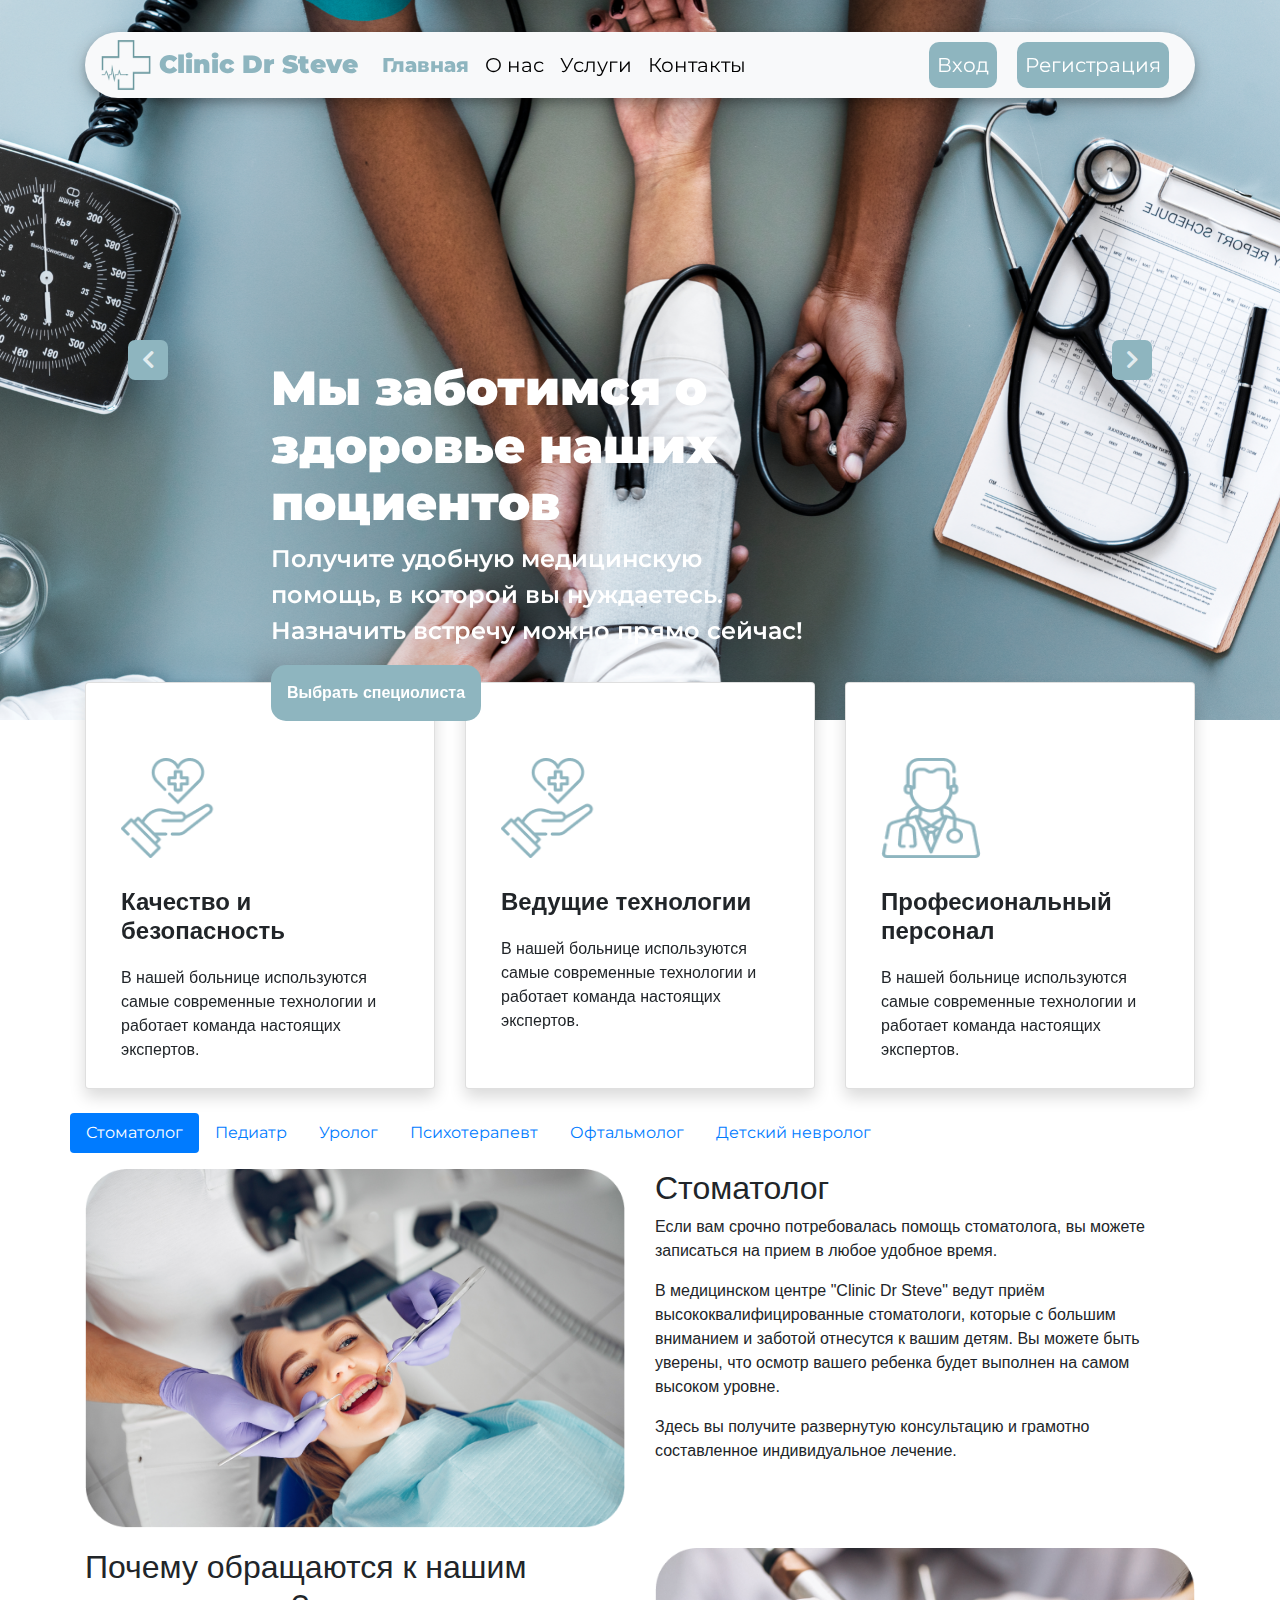
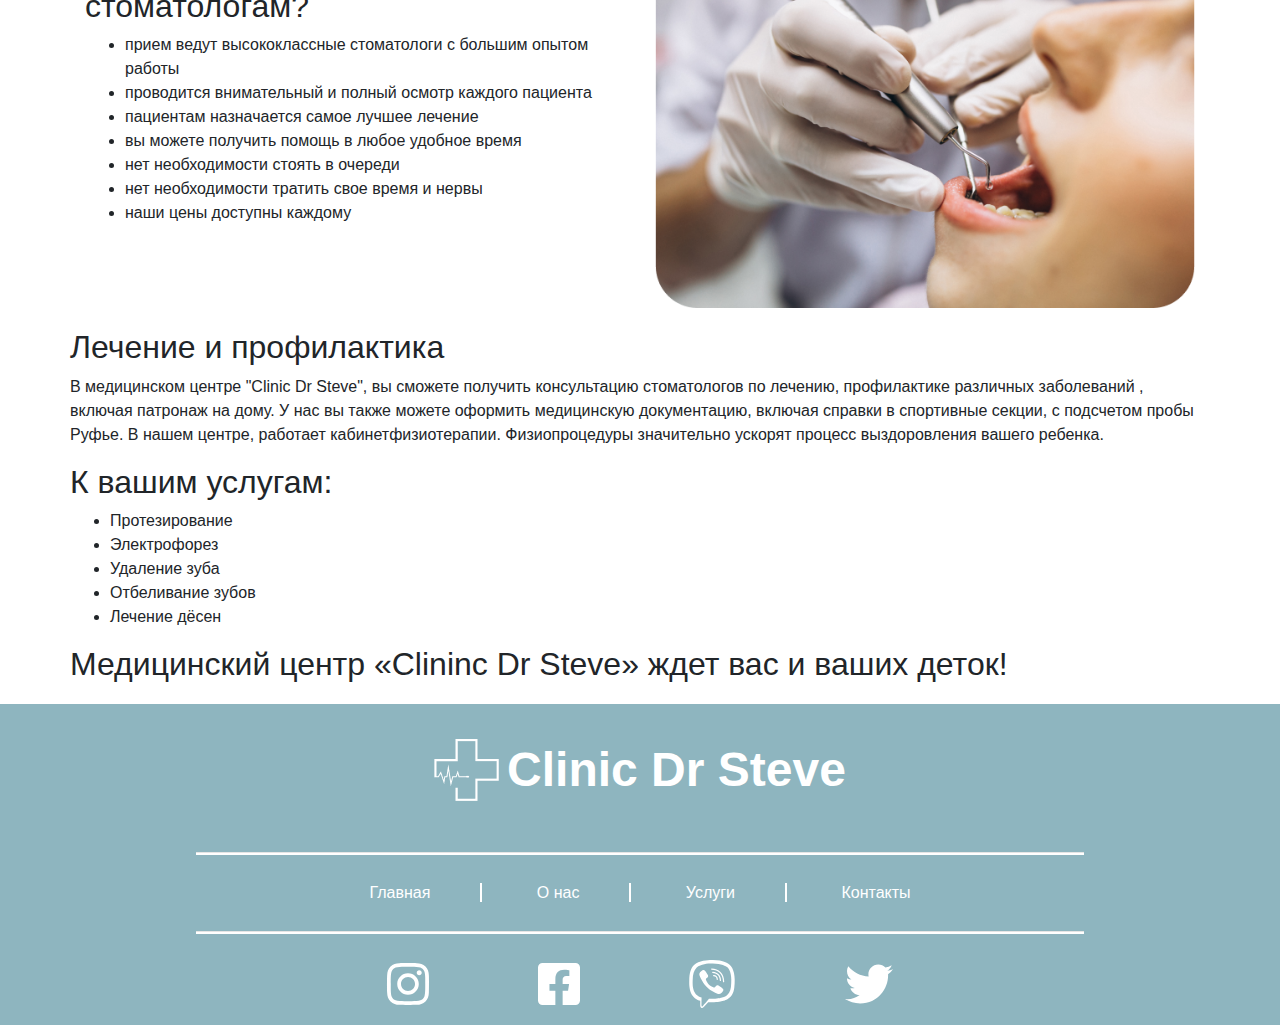
==== index.html @ ec1365d4 "project_cds" ====
<!DOCTYPE html>
<html lang="en">

<head>
    <meta charset="UTF-8">
    <meta http-equiv="X-UA-Compatible" content="IE=edge">
    <meta name="viewport" content="width=device-width, initial-scale=1.0">
    <link rel="shortcut icon" href="assets/images/group.png" type="image/x-icon">
    <title>Главная</title>
    <link rel="preconnect" href="https://fonts.gstatic.com">
    <link href="https://fonts.googleapis.com/css2?family=Montserrat&display=swap" rel="stylesheet">
    <link rel="stylesheet" href="assets/css/normalize.css">
    <link rel="stylesheet" href="assets/bootstrap/css/bootstrap.min.css">
    <link rel="stylesheet" href="assets/fontawesome/css/all.min.css">
    <link rel="stylesheet" href="assets/slick/slick.css">
    <link rel="stylesheet" href="assets/slick/slick-theme.css">
    <link rel="stylesheet" href="assets/css/main.css">
</head>

<body class="home">

    <!------------ Header ------------>

    <header class="header">

        <div class="header__navbar">
            <div class="container">
                <div class="row">


                    <div class="col-md-12">
                        <nav class="navbar navbar-expand-lg navbar-light bg-light">
                            <img src="assets/images/group.png" alt="" />&ensp;<a class="navbar-brand" href="index.html">Clinic Dr Steve</a>
                            <button class="navbar-toggler" type="button" data-toggle="collapse" data-target="#navbarSupportedContent" aria-controls="navbarSupportedContent" aria-expanded="false" aria-label="Toggle navigation">
                                <span class="navbar-toggler-icon"></span>
                            </button>

                            <div class="collapse navbar-collapse" id="navbarSupportedContent">
                                <ul class="navbar-nav mr-auto">
                                    <li class="nav-item active">
                                        <a class="nav-link" href="index.html">Главная<span
                                                class="sr-only">(current)</span></a>
                                    </li>
                                    <li class="nav-item">
                                        <a class="nav-link" href="about.html">О нас</a>
                                    </li>
                                    <li class="nav-item">
                                        <a class="nav-link" href="service.html">Услуги</a>
                                    </li>
                                    <li class="nav-item">
                                        <a class="nav-link" href="contact.html">Контакты</a>
                                    </li>
                                </ul>

                                <div class="header__links__regiter">
                                    <ul class="navbar-nav mr">

                                        <li class="nav-item">
                                            <a class="nav-link" href="#">Вход</a>
                                        </li>
                                        <li class="nav-item">
                                            <a class="nav-link" href="assets/">Регистрация</a>
                                        </li>

                                    </ul>
                                </div>

                            </div>
                        </nav>
                    </div>

                </div>
            </div>
        </div>

        <div class="jumbotron-fluid">
            <div class="header__title">
                <div class="container">
                    <div class="row">
                        <div class="col-md-12">
                            <h1>Мы заботимся о здоровье наших поциентов</h1>
                            <p>Получите удобную медицинскую помощь, в которой вы нуждаетесь. Назначить встречу можно прямо сейчас!</p>
                            <button class="button">Выбрать специолиста</button>
                        </div>
                    </div>
                </div>
            </div>


            <div class="slick">
                <div><img src="assets/images/nurse-measuring-patient-blood-pressure1.png" alt=""></div>
                <div><img src="assets/images/nurse-measuring-patient-blood-pressure1.png" alt=""></div>
                <div><img src="assets/images/nurse-measuring-patient-blood-pressure1.png" alt=""></div>
            </div>

        </div>
    </header>



    <!------------ Cards ------------>
    <section class="info__cards">

        <div class="container">
            <div class="row row-cols-1 row-cols-md-3">


                <div class="col mb-4 ">
                    <div class="card h-100 shadow rounded">
                        <div class="block__cards">
                            <img src="assets/images/healthcare_1.png" alt="">
                            <h4>Качество и безопасность</h4>
                            <p>В нашей больнице используются самые современные технологии и работает команда настоящих экспертов.
                            </p>
                        </div>
                    </div>
                </div>


                <div class="col mb-4">
                    <div class="card h-100 shadow rounded">
                        <div class="block__cards">
                            <img src="assets/images/healthcare_1.png" alt="">
                            <h4>Ведущие технологии</h4>
                            <p>В нашей больнице используются самые современные технологии и работает команда настоящих экспертов.
                            </p>
                        </div>
                    </div>
                </div>

                <div class="col mb-4">
                    <div class="card h-100 shadow rounded">
                        <div class="block__cards">
                            <img src="assets/images/doctor_1.png" alt="">
                            <h4>Професиональный персонал</h4>
                            <p>В нашей больнице используются самые современные технологии и работает команда настоящих экспертов.
                            </p>
                        </div>
                    </div>

                </div>
            </div>
        </div>

    </section>

    <!------------ block_prof ------------>

    <section class="block_prof">
        <div class="container">
            <div class="row">
                <div class="co-md-12">
                    <ul class="nav nav-pills mb-3" id="pills-tab" role="tablist">
                        <li class="nav-item" role="presentation">
                            <a class="nav-link active" id="pills-dentist-tab" data-toggle="pill" href="#pills-dentist" role="tab" aria-controls="pills-dentist" aria-selected="true">Стоматолог</a>
                        </li>
                        <li class="nav-item" role="presentation">
                            <a class="nav-link" id="pills-pediatrician-tab" data-toggle="pill" href="#pills-pediatrician" role="tab" aria-controls="pills-pediatrician" aria-selected="false">Педиатр</a>
                        </li>
                        <li class="nav-item" role="presentation">
                            <a class="nav-link" id="pills-urologist-tab" data-toggle="pill" href="#pills-urologist" role="tab" aria-controls="pills-urologist" aria-selected="false">Уролог</a>
                        </li>
                        <li class="nav-item" role="presentation">
                            <a class="nav-link" id="pills-psychotherapist-tab" data-toggle="pill" href="#pills-psychotherapist" role="tab" aria-controls="pills-psychotherapist" aria-selected="false">Психотерапевт</a>
                        </li>
                        <li class="nav-item" role="presentation">
                            <a class="nav-link" id="pills-contact-tab" data-toggle="pill" href="#pills-contact" role="tab" aria-controls="pills-contact" aria-selected="false">Офтальмолог</a>
                        </li>
                        <li class="nav-item" role="presentation">
                            <a class="nav-link" id="pills-contact-tab" data-toggle="pill" href="#pills-contact" role="tab" aria-controls="pills-contact" aria-selected="false">Детский невролог</a>
                        </li>
                    </ul>

                    <div class="tab-content" id="pills-tabContent">

                        <div class="tab-pane fade show active" id="pills-dentist" role="tabpanel" aria-labelledby="pills-dentist-tab">

                            <div class="container">
                                <div class="row">
                                    <div class="col-md-6">
                                        <img class="w-100" src="assets/images/beautiful-girl-sitting-dentist-s-office-1.png" alt="">
                                    </div>
                                    <div class="col-md-6">
                                        <h2>Стоматолог</h2>
                                        <p>Если вам срочно потребовалась помощь стоматолога, вы можете записаться на прием в любое удобное время.</p>
                                        <p>В медицинском центре "Clinic Dr Steve" ведут приём высококвалифицированные стоматологи, которые с большим вниманием и заботой отнесутся к вашим детям. Вы можете быть уверены, что осмотр вашего ребенка будет выполнен
                                            на самом высоком уровне.</p>
                                        <p>Здесь вы получите развернутую консультацию и грамотно составленное индивидуальное лечение.
                                        </p>
                                    </div>
                                </div>
                            </div>
                            <div class="container">
                                <div class="row">
                                    <div class="col-md-6">
                                        <h2>Почему обращаются к нашим стоматологам?</h2>

                                        <ul>
                                            <li>прием ведут высококлассные стоматологи с большим опытом работы</li>
                                            <li>проводится внимательный и полный осмотр каждого пациента</li>
                                            <li>пациентам назначается самое лучшее лечение</li>
                                            <li>вы можете получить помощь в любое удобное время</li>
                                            <li>нет необходимости стоять в очереди</li>
                                            <li>нет необходимости тратить свое время и нервы</li>
                                            <li>наши цены доступны каждому</li>
                                        </ul>
                                    </div>
                                    <div class="col-md-6">
                                        <img class="w-100" src="assets/images/woman-patient-at-dentist-2.png" alt="">
                                    </div>
                                </div>
                            </div>

                            <h2>Лечение и профилактика</h2>

                            <p>В медицинском центре "Clinic Dr Steve", вы сможете получить консультацию стоматологов по лечению, профилактике различных заболеваний , включая патронаж на дому. У нас вы также можете оформить медицинскую документацию, включая
                                справки в спортивные секции, с подсчетом пробы Руфье. В нашем центре, работает кабинетфизиотерапии. Физиопроцедуры значительно ускорят процесс выздоровления вашего ребенка.
                            </p>

                            <h2>К вашим услугам:</h2>

                            <ul>
                                <li>Протезирование</li>
                                <li>Электрофорез</li>
                                <li>Удаление зуба</li>
                                <li>Отбеливание зубов</li>
                                <li>Лечение дёсен</li>
                            </ul>

                            <h2>Медицинский центр «Clininc Dr Steve» ждет вас и ваших деток!</h2>

                        </div>

                        <div class="tab-pane fade" id="pills-pediatrician" role="tabpanel" aria-labelledby="pills-pediatrician-tab">
                            <h2>Педиатр</h2>

                            <p>Если вам срочно потребовалась помощь педиатра, вы можете записаться на прием в любое удобное время.</p>
                            <p>В медицинском центре "Clinic Dr Steve" ведут приём высококвалифицированные педиатры, которые с большим вниманием и заботой отнесутся к вашим детям. Вы можете быть уверены, что осмотр вашего ребенка будет выполнен на самом высоком
                                уровне.
                            </p>
                            <p>Здесь вы получите развернутую консультацию и грамотно составленное индивидуальное лечение.
                            </p>

                            <h2>Почему обращаются к нашим педиатрам?</h2>
                            <ul>
                                <li>прием ведут высококлассные педиатры с большим опытом работы</li>
                                <li>проводится внимательный и полный осмотр каждого пациента</li>
                                <li>пациентам назначается самое лучшее лечение</li>
                                <li>вы можете получить помощь в любое удобное время</li>
                                <li>нет необходимости стоять в очереди</li>
                                <li>нет необходимости тратить свое время и нервы</li>
                                <li>наши цены доступны каждому</li>
                                <li>самое главное для нас – это здоровье вашего ребенка</li>
                            </ul>

                            <h2>Лечение и профилактика</h2>

                            <p>В медицинском центре "Clinic Dr Steve", вы сможете получить консультацию педиатров по лечению, профилактике различных заболеваний, а также ведению новорожденных, включая патронаж на дому. У нас вы также можете оформить медицинскую
                                документацию, включая справки в спортивные секции, с подсчетом пробы Руфье.</p>
                            <p>В нашем центре, работает кабинет физиотерапии. Физиопроцедуры значительно ускорят процесс выздоровления вашего ребенка.</p>
                            <p>К вашим услугам:</p>

                            <ul>
                                <li>УВЧ</li>
                                <li>электрофорез</li>
                                <li>небулайзер</li>
                                <li>аппарат для проведения магнитотерапии</li>
                                <li>тубус-кварц</li>
                            </ul>

                            <p>Эти процедуры являются незаменимыми для профилактики ОРВИ и гриппа, особенно в период эпидемии. Ведь всегда лучше предупредить заболевание, чем лечить его!</p>

                            <h2>Медицинский центр «Clininc Dr Steve» ждет вас и ваших деток!</h2>
                        </div>

                        <div class="tab-pane fade" id="pills-urologist" role="tabpanel" aria-labelledby="pills-urologist-tab">
                            <h2>Уролог</h2>
                            <p>Медицинский центр “Clinic Dr Steve” предлагает консультацию опытного уролога для мужчин и женщин любого возраста по следующим заболеваниям:</p>
                            <ul>
                                <li>простатит</li>
                                <li>уретрит</li>
                                <li>пиелонефрит</li>
                                <li>цистит</li>
                                <li>эректильная дисфункция (различного генеза)</li>
                                <li>мочекаменная болезнь</li>
                                <li>ИППП (инфекции передающиеся половым путем)</li>
                                <li>и другие</li>
                            </ul>
                            <p>Наш опытный специалист быстро и безболезненно проведет обследование и назначит лучшее индивидуальное лечение.</p>
                            <h2>Когда стоит обратиться к урологу?</h2>
                            <p>Вам следует обратиться за консультацией к урологу, если вы чувствуете один из следующих симптомов:
                            </p>
                            <ul>
                                <li>боли, жжение при мочеиспускании</li>
                                <li>боль или дискомфорт в обл. мочевого пузыря</li>
                                <li>зуд, жжение в половом органе</li>
                                <li>выделения из половых органов</li>
                                <li>затрудненное или учащенное мочеиспускание</li>
                                <li>чувство неполного опорожнения мочевого пузыря</li>
                                <li>самопроизвольное мочевыделение</li>
                                <li>преждевременная эякуляция</li>
                                <li>снижение потенции</li>
                            </ul>
                            <h2>Анонимно и в любое удобное время</h2>
                            <p>Мед центр "Clinic Dr Steve" предлагает вам в удобное для вас время получить анонимную квалифицированную помощь нашего уролога в Мелитополе. Благодаря высокому опыту врача и мощной диагностической базе нашей клиники, можете
                                быть абсолютно уверены в адекватности и правильности проводимого лечения.</p>
                            <p>Так же вам могут осуществить перевязки, снятие швов, консультации по уходу за ранами, катетерами и другим расходными медицинским материалами, установка/снятие уретральных катетеров, замена эпицистостомальных трубок и многое
                                другое.
                            </p>
                            <p>Возможен выезд нашего специалиста к нетранспортабельным больным</p>

                        </div>

                        <div class="tab-pane fade" id="pills-psychotherapist" role="tabpanel" aria-labelledby="pills-psychotherapist-tab">
                            <h2>Психотерапевт</h2>
                            <p>Психотерапевт медицинского центра «Clinic Dr Steve» окажет вам квалифицированную помощь в удобное время. Высококлассный специалист поможет вам быстро решить эмоциональные и психологические проблемы, а также улучшить качество
                                жизни.
                            </p>
                            <h2>Когда стоит посетить психотерапевта?</h2>
                            <p>Вы когда-нибудь чувствовали себя настолько эмоционально перегруженными, чтобы осознать, что вы не способны справиться со своими проблемами самостоятельно? Если это так, вы не одиноки.
                            </p>
                            <p>На данный момент достоверно известно, что более четверти взрослых людей испытывают:</p>
                            <ul>
                                <li>депрессию</li>
                                <li>постоянное чувство тревоги</li>
                                <li>панические атаки</li>
                                <li>навязчивые мысли и действия</li>
                            </ul>
                            <p>К пациентам, нуждающимся в помощи психотерапевта, относятся также:</p>
                            <ul>
                                <li>люди, переживающие утрату</li>
                                <li>борющиеся с тяжелой болезнью или перенесшие такую болезнь ранее</li>
                                <li>злоупотребляющие психоактивными веществами</li>
                                <li>не способные самостоятельно справиться с проблемами в отношениях</li>
                                <li>не способные контролировать свой гнев, агрессию</li>
                                <li>перенесшие насилие</li>
                                <li>пережившие психотравмирующую ситуацию</li>
                            </ul>
                            <h2>Как проходит лечение у психотерапевта?</h2>
                            <p>Врач психотерапевт применяет научно обоснованные процедуры, чтобы помочь людям жить полной жизнью, и избавиться от изнурительных, и часто безуспешных попыток решить свои проблемы.
                            </p>
                            <p>Наш врач применяет в лечении как классические, так и самые современные психотерапевтические методики, а также медикаментозное лечение и гипноз.</p>
                            <p>Психотерапия – это совместное лечение, основанное на отношениях между пациентом и доктором. Наилучшие результаты достигаются, когда у человека есть мотивация избавиться от своего патологического состояния.
                            </p>
                            <p>Если вы работаете с нашим специалистом, вы можете быть уверенны, что доктор обеспечит благоприятную среду, которая позволит вам, открыто говорить о том, что вас тревожит.

                            </p>
                            <p>Психотерапевт медицинского центра «Clinic Dr Steve» отнесется к вам со всем вниманием, объективно и непредвзято. Что немаловажно, вы можете быть уверенны в конфиденциальности всего сказанного в кабинете доктора.

                            </p>
                            <p>Когда вы закончите лечение, вы не только устраните проблему, которая вас привела, но вы научились новым навыкам, чтобы вы могли лучше справляться с любыми стрессовыми ситуациями, возникающими в будущем.
                            </p>
                            <p>Записываться на прием к нашему врачу можно по телефону.

                            </p>


                        </div>

                        <div class="tab-pane fade" id="pills-contact" role="tabpanel" aria-labelledby="pills-contact-tab">...</div>

                        <div class="tab-pane fade" id="pills-contact" role="tabpanel" aria-labelledby="pills-contact-tab">...</div>



                    </div>
                </div>
            </div>
        </div>
    </section>
    <!------------  ------------>

    <!------------  ------------>



    <!----------- Footer ---------->

    <footer class="footer">
        <div class="container">

            <div class="row">
                <div class="col-md-12">
                    <div class="level-1">
                        <img src="assets/images/logo-footer.png" alt="" />&ensp;<span>Clinic Dr Steve</span>
                    </div>
                </div>
            </div>

            <hr>

            <div class="row">
                <div class="col-md-12">
                    <div class="level-2">
                        <ul>
                            <li><a href="index.html">Главная</a></span>
                            </li><span class="vl"></span>
                            <li><a href="about.html">О нас</a></li><span class="vl"></span>
                            <li><a href="service.html">Услуги</a></li><span class="vl"></span>
                            <li><a href="contact.html">Контакты</a></li>
                        </ul>
                    </div>
                </div>
            </div>

            <hr>

            <div class="row">
                <div class="col-md-12">
                    <div class="level-3">
                        <ul>
                            <li><a href=""><i class="fab fa-instagram"></i></a></li>
                            <li><a href=""><i class="fab fa-facebook-square"></i></a></li>
                            <li><a href=""><i class="fab fa-viber"></i></a></li>
                            <li><a href=""><i class="fab fa-twitter"></i></a></li>
                        </ul>
                    </div>
                </div>
            </div>

        </div>
    </footer>


    <script src="assets/bootstrap/js/jquery-3.5.0.min.js"></script>
    <script src="assets/bootstrap/js/popper.min.js"></script>
    <script src="assets/bootstrap/js/bootstrap.min.js"></script>
    <script src="assets/fontawesome/js/all.min.js"></script>
    <script src="assets/slick/jquery-migrate-1.2.1.min.js"></script>
    <script src="assets/slick/slick.min.js"></script>
    <script src="assets/js/main.js"></script>
</body>

</html>
---- assets/css/main.css ----
@import 'header.css';
@import 'index.css';
@import 'about.css';
@import 'service.css';
@import 'contact.css';
@import 'footer.css';
html,
body {
    height: 100%;
}

body {
    display: flex;
    flex-direction: column;
}

.wrapper {
    flex-grow: 1;
}
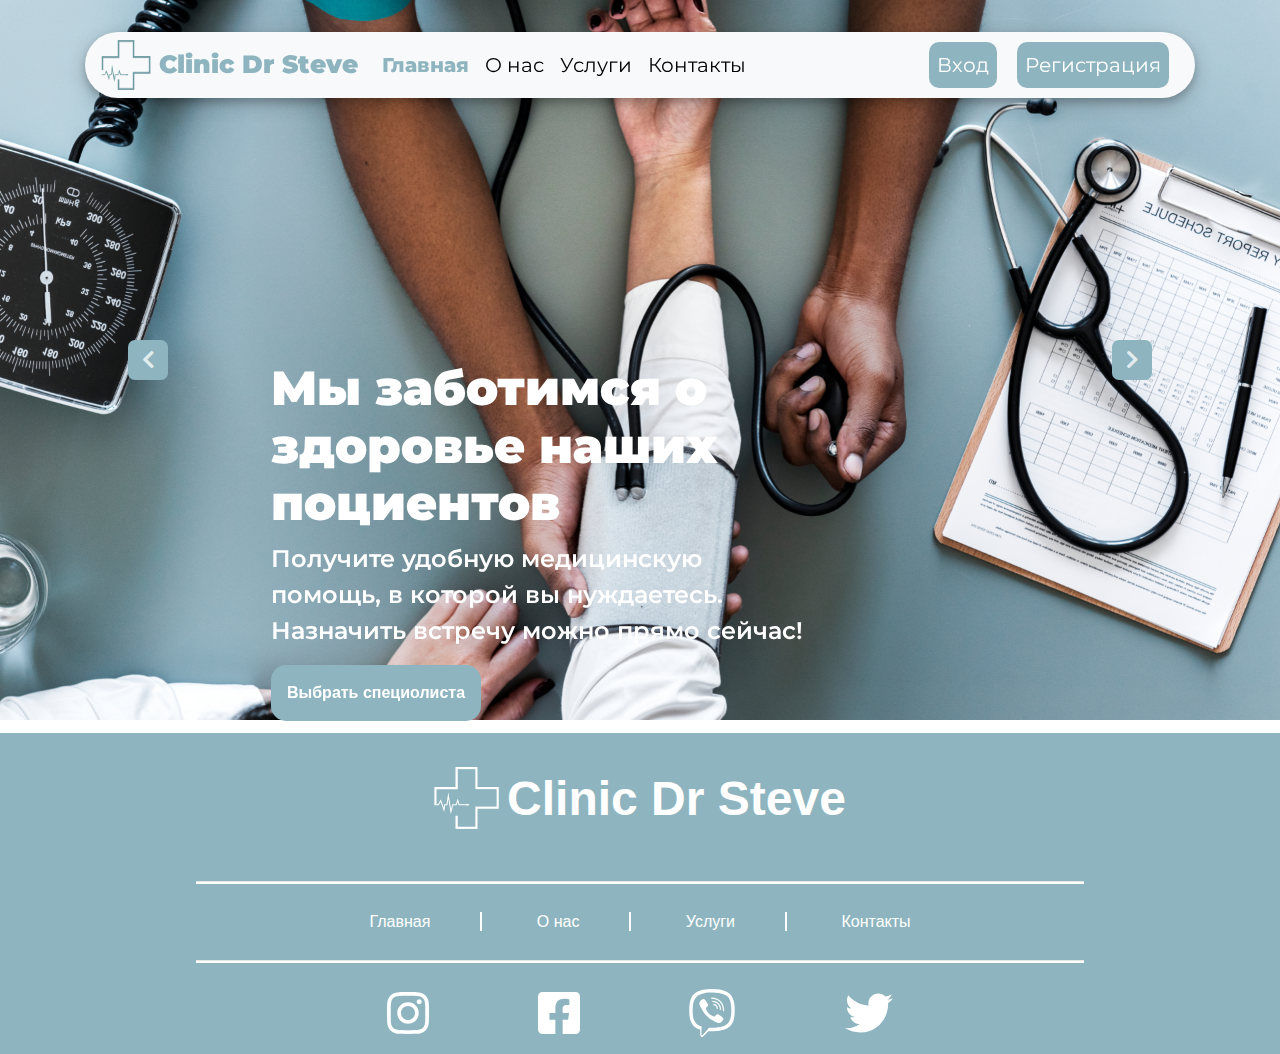
==== commit e3b3f2a6: "myIndex" ====
--- a/index.html
+++ b/index.html
@@ -99,275 +99,7 @@
 
 
     <!------------ Cards ------------>
-    <section class="info__cards">
 
-        <div class="container">
-            <div class="row row-cols-1 row-cols-md-3">
-
-
-                <div class="col mb-4 ">
-                    <div class="card h-100 shadow rounded">
-                        <div class="block__cards">
-                            <img src="assets/images/healthcare_1.png" alt="">
-                            <h4>Качество и безопасность</h4>
-                            <p>В нашей больнице используются самые современные технологии и работает команда настоящих экспертов.
-                            </p>
-                        </div>
-                    </div>
-                </div>
-
-
-                <div class="col mb-4">
-                    <div class="card h-100 shadow rounded">
-                        <div class="block__cards">
-                            <img src="assets/images/healthcare_1.png" alt="">
-                            <h4>Ведущие технологии</h4>
-                            <p>В нашей больнице используются самые современные технологии и работает команда настоящих экспертов.
-                            </p>
-                        </div>
-                    </div>
-                </div>
-
-                <div class="col mb-4">
-                    <div class="card h-100 shadow rounded">
-                        <div class="block__cards">
-                            <img src="assets/images/doctor_1.png" alt="">
-                            <h4>Професиональный персонал</h4>
-                            <p>В нашей больнице используются самые современные технологии и работает команда настоящих экспертов.
-                            </p>
-                        </div>
-                    </div>
-
-                </div>
-            </div>
-        </div>
-
-    </section>
-
-    <!------------ block_prof ------------>
-
-    <section class="block_prof">
-        <div class="container">
-            <div class="row">
-                <div class="co-md-12">
-                    <ul class="nav nav-pills mb-3" id="pills-tab" role="tablist">
-                        <li class="nav-item" role="presentation">
-                            <a class="nav-link active" id="pills-dentist-tab" data-toggle="pill" href="#pills-dentist" role="tab" aria-controls="pills-dentist" aria-selected="true">Стоматолог</a>
-                        </li>
-                        <li class="nav-item" role="presentation">
-                            <a class="nav-link" id="pills-pediatrician-tab" data-toggle="pill" href="#pills-pediatrician" role="tab" aria-controls="pills-pediatrician" aria-selected="false">Педиатр</a>
-                        </li>
-                        <li class="nav-item" role="presentation">
-                            <a class="nav-link" id="pills-urologist-tab" data-toggle="pill" href="#pills-urologist" role="tab" aria-controls="pills-urologist" aria-selected="false">Уролог</a>
-                        </li>
-                        <li class="nav-item" role="presentation">
-                            <a class="nav-link" id="pills-psychotherapist-tab" data-toggle="pill" href="#pills-psychotherapist" role="tab" aria-controls="pills-psychotherapist" aria-selected="false">Психотерапевт</a>
-                        </li>
-                        <li class="nav-item" role="presentation">
-                            <a class="nav-link" id="pills-contact-tab" data-toggle="pill" href="#pills-contact" role="tab" aria-controls="pills-contact" aria-selected="false">Офтальмолог</a>
-                        </li>
-                        <li class="nav-item" role="presentation">
-                            <a class="nav-link" id="pills-contact-tab" data-toggle="pill" href="#pills-contact" role="tab" aria-controls="pills-contact" aria-selected="false">Детский невролог</a>
-                        </li>
-                    </ul>
-
-                    <div class="tab-content" id="pills-tabContent">
-
-                        <div class="tab-pane fade show active" id="pills-dentist" role="tabpanel" aria-labelledby="pills-dentist-tab">
-
-                            <div class="container">
-                                <div class="row">
-                                    <div class="col-md-6">
-                                        <img class="w-100" src="assets/images/beautiful-girl-sitting-dentist-s-office-1.png" alt="">
-                                    </div>
-                                    <div class="col-md-6">
-                                        <h2>Стоматолог</h2>
-                                        <p>Если вам срочно потребовалась помощь стоматолога, вы можете записаться на прием в любое удобное время.</p>
-                                        <p>В медицинском центре "Clinic Dr Steve" ведут приём высококвалифицированные стоматологи, которые с большим вниманием и заботой отнесутся к вашим детям. Вы можете быть уверены, что осмотр вашего ребенка будет выполнен
-                                            на самом высоком уровне.</p>
-                                        <p>Здесь вы получите развернутую консультацию и грамотно составленное индивидуальное лечение.
-                                        </p>
-                                    </div>
-                                </div>
-                            </div>
-                            <div class="container">
-                                <div class="row">
-                                    <div class="col-md-6">
-                                        <h2>Почему обращаются к нашим стоматологам?</h2>
-
-                                        <ul>
-                                            <li>прием ведут высококлассные стоматологи с большим опытом работы</li>
-                                            <li>проводится внимательный и полный осмотр каждого пациента</li>
-                                            <li>пациентам назначается самое лучшее лечение</li>
-                                            <li>вы можете получить помощь в любое удобное время</li>
-                                            <li>нет необходимости стоять в очереди</li>
-                                            <li>нет необходимости тратить свое время и нервы</li>
-                                            <li>наши цены доступны каждому</li>
-                                        </ul>
-                                    </div>
-                                    <div class="col-md-6">
-                                        <img class="w-100" src="assets/images/woman-patient-at-dentist-2.png" alt="">
-                                    </div>
-                                </div>
-                            </div>
-
-                            <h2>Лечение и профилактика</h2>
-
-                            <p>В медицинском центре "Clinic Dr Steve", вы сможете получить консультацию стоматологов по лечению, профилактике различных заболеваний , включая патронаж на дому. У нас вы также можете оформить медицинскую документацию, включая
-                                справки в спортивные секции, с подсчетом пробы Руфье. В нашем центре, работает кабинетфизиотерапии. Физиопроцедуры значительно ускорят процесс выздоровления вашего ребенка.
-                            </p>
-
-                            <h2>К вашим услугам:</h2>
-
-                            <ul>
-                                <li>Протезирование</li>
-                                <li>Электрофорез</li>
-                                <li>Удаление зуба</li>
-                                <li>Отбеливание зубов</li>
-                                <li>Лечение дёсен</li>
-                            </ul>
-
-                            <h2>Медицинский центр «Clininc Dr Steve» ждет вас и ваших деток!</h2>
-
-                        </div>
-
-                        <div class="tab-pane fade" id="pills-pediatrician" role="tabpanel" aria-labelledby="pills-pediatrician-tab">
-                            <h2>Педиатр</h2>
-
-                            <p>Если вам срочно потребовалась помощь педиатра, вы можете записаться на прием в любое удобное время.</p>
-                            <p>В медицинском центре "Clinic Dr Steve" ведут приём высококвалифицированные педиатры, которые с большим вниманием и заботой отнесутся к вашим детям. Вы можете быть уверены, что осмотр вашего ребенка будет выполнен на самом высоком
-                                уровне.
-                            </p>
-                            <p>Здесь вы получите развернутую консультацию и грамотно составленное индивидуальное лечение.
-                            </p>
-
-                            <h2>Почему обращаются к нашим педиатрам?</h2>
-                            <ul>
-                                <li>прием ведут высококлассные педиатры с большим опытом работы</li>
-                                <li>проводится внимательный и полный осмотр каждого пациента</li>
-                                <li>пациентам назначается самое лучшее лечение</li>
-                                <li>вы можете получить помощь в любое удобное время</li>
-                                <li>нет необходимости стоять в очереди</li>
-                                <li>нет необходимости тратить свое время и нервы</li>
-                                <li>наши цены доступны каждому</li>
-                                <li>самое главное для нас – это здоровье вашего ребенка</li>
-                            </ul>
-
-                            <h2>Лечение и профилактика</h2>
-
-                            <p>В медицинском центре "Clinic Dr Steve", вы сможете получить консультацию педиатров по лечению, профилактике различных заболеваний, а также ведению новорожденных, включая патронаж на дому. У нас вы также можете оформить медицинскую
-                                документацию, включая справки в спортивные секции, с подсчетом пробы Руфье.</p>
-                            <p>В нашем центре, работает кабинет физиотерапии. Физиопроцедуры значительно ускорят процесс выздоровления вашего ребенка.</p>
-                            <p>К вашим услугам:</p>
-
-                            <ul>
-                                <li>УВЧ</li>
-                                <li>электрофорез</li>
-                                <li>небулайзер</li>
-                                <li>аппарат для проведения магнитотерапии</li>
-                                <li>тубус-кварц</li>
-                            </ul>
-
-                            <p>Эти процедуры являются незаменимыми для профилактики ОРВИ и гриппа, особенно в период эпидемии. Ведь всегда лучше предупредить заболевание, чем лечить его!</p>
-
-                            <h2>Медицинский центр «Clininc Dr Steve» ждет вас и ваших деток!</h2>
-                        </div>
-
-                        <div class="tab-pane fade" id="pills-urologist" role="tabpanel" aria-labelledby="pills-urologist-tab">
-                            <h2>Уролог</h2>
-                            <p>Медицинский центр “Clinic Dr Steve” предлагает консультацию опытного уролога для мужчин и женщин любого возраста по следующим заболеваниям:</p>
-                            <ul>
-                                <li>простатит</li>
-                                <li>уретрит</li>
-                                <li>пиелонефрит</li>
-                                <li>цистит</li>
-                                <li>эректильная дисфункция (различного генеза)</li>
-                                <li>мочекаменная болезнь</li>
-                                <li>ИППП (инфекции передающиеся половым путем)</li>
-                                <li>и другие</li>
-                            </ul>
-                            <p>Наш опытный специалист быстро и безболезненно проведет обследование и назначит лучшее индивидуальное лечение.</p>
-                            <h2>Когда стоит обратиться к урологу?</h2>
-                            <p>Вам следует обратиться за консультацией к урологу, если вы чувствуете один из следующих симптомов:
-                            </p>
-                            <ul>
-                                <li>боли, жжение при мочеиспускании</li>
-                                <li>боль или дискомфорт в обл. мочевого пузыря</li>
-                                <li>зуд, жжение в половом органе</li>
-                                <li>выделения из половых органов</li>
-                                <li>затрудненное или учащенное мочеиспускание</li>
-                                <li>чувство неполного опорожнения мочевого пузыря</li>
-                                <li>самопроизвольное мочевыделение</li>
-                                <li>преждевременная эякуляция</li>
-                                <li>снижение потенции</li>
-                            </ul>
-                            <h2>Анонимно и в любое удобное время</h2>
-                            <p>Мед центр "Clinic Dr Steve" предлагает вам в удобное для вас время получить анонимную квалифицированную помощь нашего уролога в Мелитополе. Благодаря высокому опыту врача и мощной диагностической базе нашей клиники, можете
-                                быть абсолютно уверены в адекватности и правильности проводимого лечения.</p>
-                            <p>Так же вам могут осуществить перевязки, снятие швов, консультации по уходу за ранами, катетерами и другим расходными медицинским материалами, установка/снятие уретральных катетеров, замена эпицистостомальных трубок и многое
-                                другое.
-                            </p>
-                            <p>Возможен выезд нашего специалиста к нетранспортабельным больным</p>
-
-                        </div>
-
-                        <div class="tab-pane fade" id="pills-psychotherapist" role="tabpanel" aria-labelledby="pills-psychotherapist-tab">
-                            <h2>Психотерапевт</h2>
-                            <p>Психотерапевт медицинского центра «Clinic Dr Steve» окажет вам квалифицированную помощь в удобное время. Высококлассный специалист поможет вам быстро решить эмоциональные и психологические проблемы, а также улучшить качество
-                                жизни.
-                            </p>
-                            <h2>Когда стоит посетить психотерапевта?</h2>
-                            <p>Вы когда-нибудь чувствовали себя настолько эмоционально перегруженными, чтобы осознать, что вы не способны справиться со своими проблемами самостоятельно? Если это так, вы не одиноки.
-                            </p>
-                            <p>На данный момент достоверно известно, что более четверти взрослых людей испытывают:</p>
-                            <ul>
-                                <li>депрессию</li>
-                                <li>постоянное чувство тревоги</li>
-                                <li>панические атаки</li>
-                                <li>навязчивые мысли и действия</li>
-                            </ul>
-                            <p>К пациентам, нуждающимся в помощи психотерапевта, относятся также:</p>
-                            <ul>
-                                <li>люди, переживающие утрату</li>
-                                <li>борющиеся с тяжелой болезнью или перенесшие такую болезнь ранее</li>
-                                <li>злоупотребляющие психоактивными веществами</li>
-                                <li>не способные самостоятельно справиться с проблемами в отношениях</li>
-                                <li>не способные контролировать свой гнев, агрессию</li>
-                                <li>перенесшие насилие</li>
-                                <li>пережившие психотравмирующую ситуацию</li>
-                            </ul>
-                            <h2>Как проходит лечение у психотерапевта?</h2>
-                            <p>Врач психотерапевт применяет научно обоснованные процедуры, чтобы помочь людям жить полной жизнью, и избавиться от изнурительных, и часто безуспешных попыток решить свои проблемы.
-                            </p>
-                            <p>Наш врач применяет в лечении как классические, так и самые современные психотерапевтические методики, а также медикаментозное лечение и гипноз.</p>
-                            <p>Психотерапия – это совместное лечение, основанное на отношениях между пациентом и доктором. Наилучшие результаты достигаются, когда у человека есть мотивация избавиться от своего патологического состояния.
-                            </p>
-                            <p>Если вы работаете с нашим специалистом, вы можете быть уверенны, что доктор обеспечит благоприятную среду, которая позволит вам, открыто говорить о том, что вас тревожит.
-
-                            </p>
-                            <p>Психотерапевт медицинского центра «Clinic Dr Steve» отнесется к вам со всем вниманием, объективно и непредвзято. Что немаловажно, вы можете быть уверенны в конфиденциальности всего сказанного в кабинете доктора.
-
-                            </p>
-                            <p>Когда вы закончите лечение, вы не только устраните проблему, которая вас привела, но вы научились новым навыкам, чтобы вы могли лучше справляться с любыми стрессовыми ситуациями, возникающими в будущем.
-                            </p>
-                            <p>Записываться на прием к нашему врачу можно по телефону.
-
-                            </p>
-
-
-                        </div>
-
-                        <div class="tab-pane fade" id="pills-contact" role="tabpanel" aria-labelledby="pills-contact-tab">...</div>
-
-                        <div class="tab-pane fade" id="pills-contact" role="tabpanel" aria-labelledby="pills-contact-tab">...</div>
-
-
-
-                    </div>
-                </div>
-            </div>
-        </div>
-    </section>
     <!------------  ------------>
 
     <!------------  ------------>
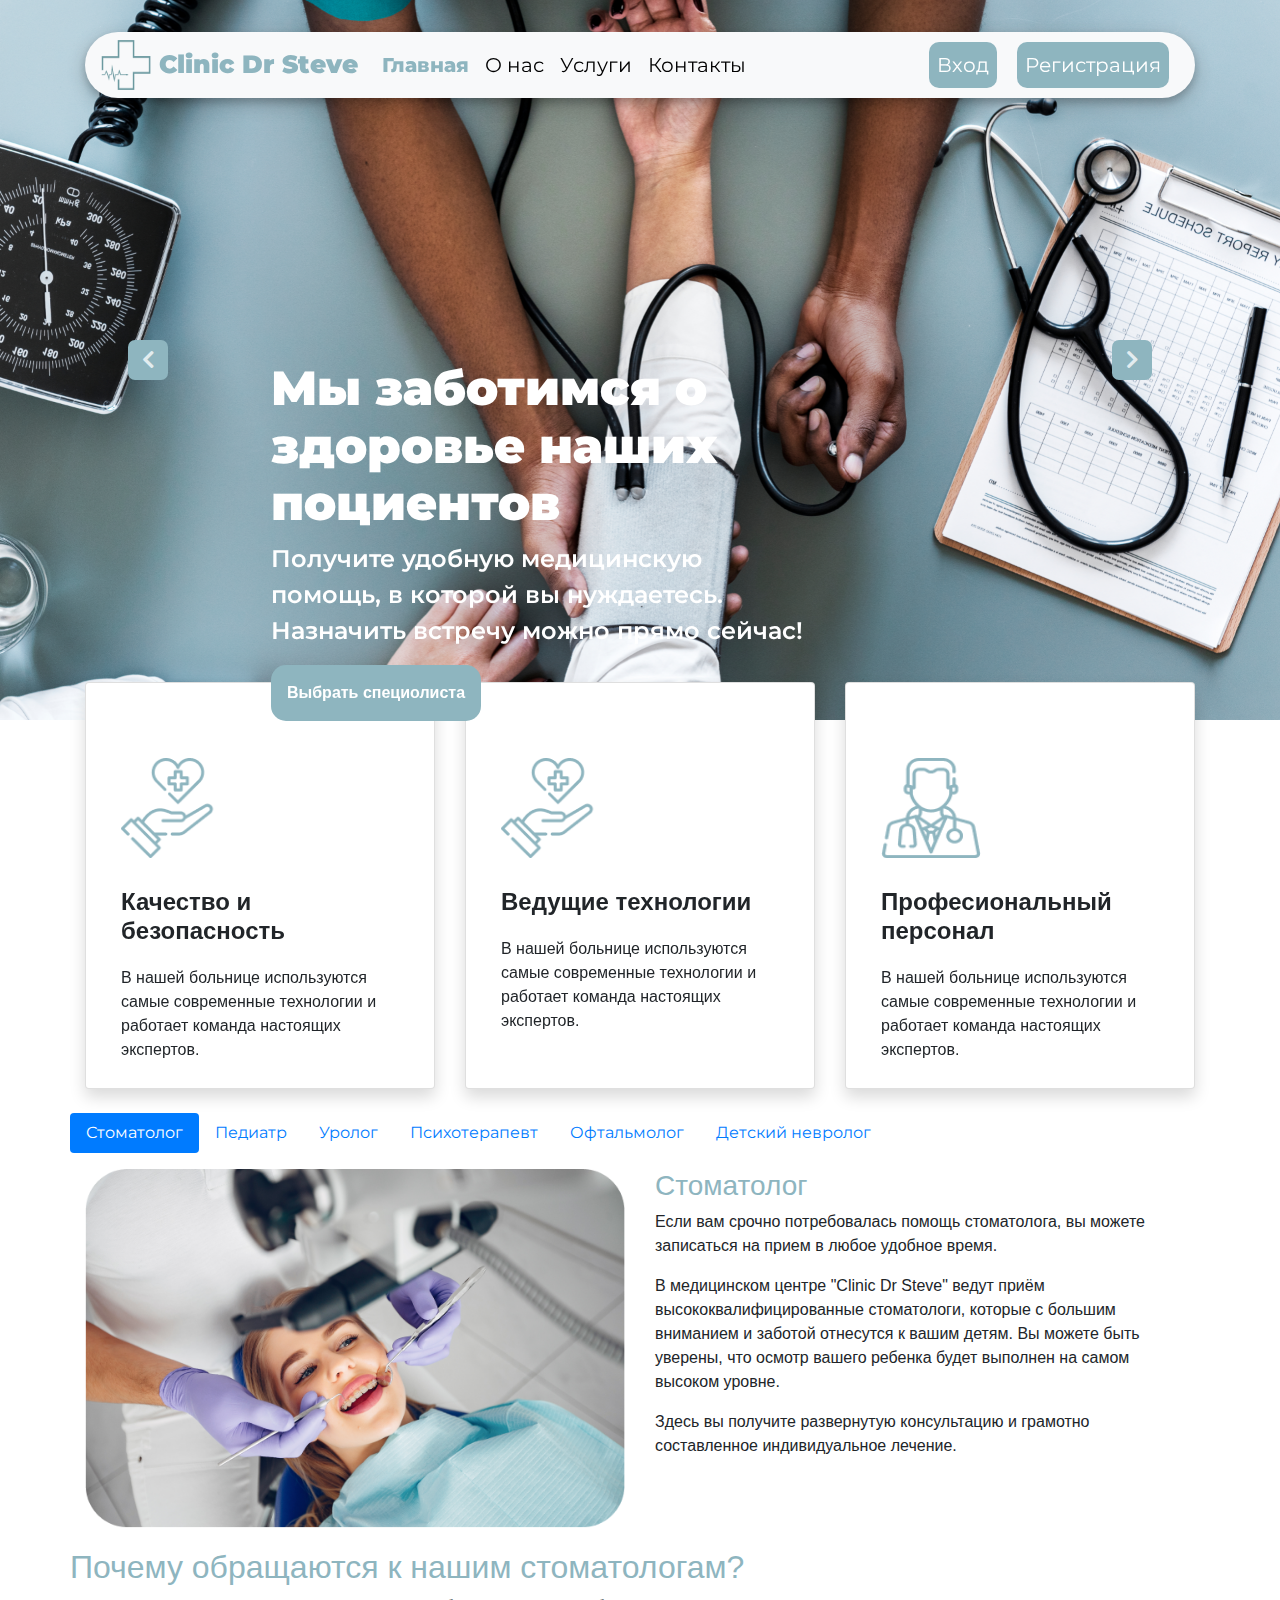
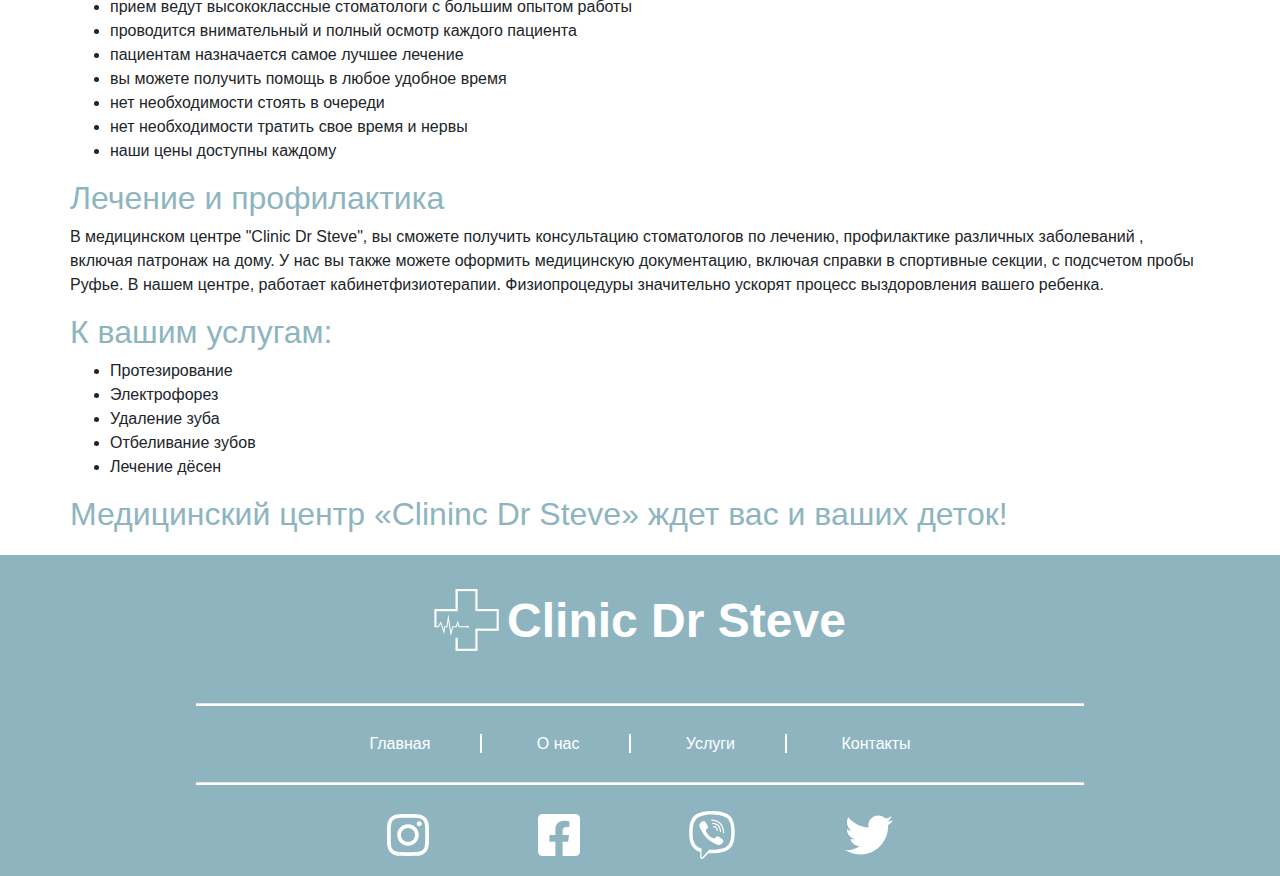
==== commit 4fb11617: "added text and photo" ====
--- a/index.html
+++ b/index.html
@@ -30,8 +30,11 @@
 
                     <div class="col-md-12">
                         <nav class="navbar navbar-expand-lg navbar-light bg-light">
-                            <img src="assets/images/group.png" alt="" />&ensp;<a class="navbar-brand" href="index.html">Clinic Dr Steve</a>
-                            <button class="navbar-toggler" type="button" data-toggle="collapse" data-target="#navbarSupportedContent" aria-controls="navbarSupportedContent" aria-expanded="false" aria-label="Toggle navigation">
+                            <img src="assets/images/group.png" alt="" />&ensp;<a class="navbar-brand"
+                                href="index.html">Clinic Dr Steve</a>
+                            <button class="navbar-toggler" type="button" data-toggle="collapse"
+                                data-target="#navbarSupportedContent" aria-controls="navbarSupportedContent"
+                                aria-expanded="false" aria-label="Toggle navigation">
                                 <span class="navbar-toggler-icon"></span>
                             </button>
 
@@ -79,7 +82,8 @@
                     <div class="row">
                         <div class="col-md-12">
                             <h1>Мы заботимся о здоровье наших поциентов</h1>
-                            <p>Получите удобную медицинскую помощь, в которой вы нуждаетесь. Назначить встречу можно прямо сейчас!</p>
+                            <p>Получите удобную медицинскую помощь, в которой вы нуждаетесь. Назначить встречу можно
+                                прямо сейчас!</p>
                             <button class="button">Выбрать специолиста</button>
                         </div>
                     </div>
@@ -99,7 +103,503 @@
 
 
     <!------------ Cards ------------>
-
+    <section class="info__cards">
+
+        <div class="container">
+            <div class="row row-cols-1 row-cols-md-3">
+
+
+                <div class="col mb-4 ">
+                    <div class="card h-100 shadow rounded">
+                        <div class="block__cards">
+                            <img src="assets/images/healthcare_1.png" alt="">
+                            <h4>Качество и безопасность</h4>
+                            <p>В нашей больнице используются самые современные технологии и работает команда настоящих
+                                экспертов.
+                            </p>
+                        </div>
+                    </div>
+                </div>
+
+
+                <div class="col mb-4">
+                    <div class="card h-100 shadow rounded">
+                        <div class="block__cards">
+                            <img src="assets/images/healthcare_1.png" alt="">
+                            <h4>Ведущие технологии</h4>
+                            <p>В нашей больнице используются самые современные технологии и работает команда настоящих
+                                экспертов.
+                            </p>
+                        </div>
+                    </div>
+                </div>
+
+                <div class="col mb-4">
+                    <div class="card h-100 shadow rounded">
+                        <div class="block__cards">
+                            <img src="assets/images/doctor_1.png" alt="">
+                            <h4>Професиональный персонал</h4>
+                            <p>В нашей больнице используются самые современные технологии и работает команда настоящих
+                                экспертов.
+                            </p>
+                        </div>
+                    </div>
+
+                </div>
+            </div>
+        </div>
+
+    </section>
+
+    <!------------ block_prof ------------>
+
+    <section class="block_prof">
+        <div class="container">
+            <div class="row">
+                <div class="co-md-12">
+                    <ul class="nav nav-pills mb-3" id="pills-tab" role="tablist">
+                        <li class="nav-item" role="presentation">
+                            <a class="nav-link active" id="pills-dentist-tab" data-toggle="pill" href="#pills-dentist"
+                                role="tab" aria-controls="pills-dentist" aria-selected="true">Стоматолог</a>
+                        </li>
+                        <li class="nav-item" role="presentation">
+                            <a class="nav-link" id="pills-pediatrician-tab" data-toggle="pill"
+                                href="#pills-pediatrician" role="tab" aria-controls="pills-pediatrician"
+                                aria-selected="false">Педиатр</a>
+                        </li>
+                        <li class="nav-item" role="presentation">
+                            <a class="nav-link" id="pills-urologist-tab" data-toggle="pill" href="#pills-urologist"
+                                role="tab" aria-controls="pills-urologist" aria-selected="false">Уролог</a>
+                        </li>
+                        <li class="nav-item" role="presentation">
+                            <a class="nav-link" id="pills-psychotherapist-tab" data-toggle="pill"
+                                href="#pills-psychotherapist" role="tab" aria-controls="pills-psychotherapist"
+                                aria-selected="false">Психотерапевт</a>
+                        </li>
+                        <li class="nav-item" role="presentation">
+                            <a class="nav-link" id="pills-ophthalmologist-tab" data-toggle="pill"
+                                href="#pills-ophthalmologist" role="tab" aria-controls="pills-ophthalmologist"
+                                aria-selected="false">Офтальмолог</a>
+                        </li>
+                        <li class="nav-item" role="presentation">
+                            <a class="nav-link" id="pills-pediatricneurologist-tab" data-toggle="pill"
+                                href="#pills-pediatricneurologist" role="tab" aria-controls="pills-pediatricneurologist"
+                                aria-selected="false">Детский невролог</a>
+                        </li>
+                    </ul>
+
+                    <div class="tab-content" id="pills-tabContent">
+
+                        <div class="tab-pane fade show active" id="pills-dentist" role="tabpanel"
+                            aria-labelledby="pills-dentist-tab">
+
+                            <div class="container">
+                                <div class="row">
+                                    <div class="col-md-6">
+                                        <img class="w-100"
+                                            src="assets/images/beautiful-girl-sitting-dentist-s-office-1.png" alt="">
+                                    </div>
+                                    <div class="col-md-6">
+                                        <h3>Стоматолог</h3>
+                                        <p>Если вам срочно потребовалась помощь стоматолога, вы можете записаться на
+                                            прием в любое удобное время.</p>
+                                        <p>В медицинском центре "Clinic Dr Steve" ведут приём высококвалифицированные
+                                            стоматологи, которые с большим вниманием и заботой отнесутся к вашим детям.
+                                            Вы можете быть уверены, что осмотр вашего ребенка будет выполнен
+                                            на самом высоком уровне.</p>
+                                        <p>Здесь вы получите развернутую консультацию и грамотно составленное
+                                            индивидуальное лечение.
+                                        </p>
+                                    </div>
+                                </div>
+                            </div>
+                            <!-- <div class="container">
+                                <div class="row">
+                                    <div class="col-md-6"> -->
+                            <h2>Почему обращаются к нашим стоматологам?</h2>
+
+                            <ul>
+                                <li>прием ведут высококлассные стоматологи с большим опытом работы</li>
+                                <li>проводится внимательный и полный осмотр каждого пациента</li>
+                                <li>пациентам назначается самое лучшее лечение</li>
+                                <li>вы можете получить помощь в любое удобное время</li>
+                                <li>нет необходимости стоять в очереди</li>
+                                <li>нет необходимости тратить свое время и нервы</li>
+                                <li>наши цены доступны каждому</li>
+                            </ul>
+                            <!-- </div>
+                                    <div class="col-md-6">
+                                        <img class="w-100" src="assets/images/woman-patient-at-dentist-2.png" alt="">
+                                    </div>
+                                </div>
+                            </div> -->
+
+                            <h2>Лечение и профилактика</h2>
+
+                            <p>В медицинском центре "Clinic Dr Steve", вы сможете получить консультацию стоматологов по
+                                лечению, профилактике различных заболеваний , включая патронаж на дому. У нас вы также
+                                можете оформить медицинскую документацию, включая
+                                справки в спортивные секции, с подсчетом пробы Руфье. В нашем центре, работает
+                                кабинетфизиотерапии. Физиопроцедуры значительно ускорят процесс выздоровления вашего
+                                ребенка.
+                            </p>
+
+                            <h2>К вашим услугам:</h2>
+
+                            <ul>
+                                <li>Протезирование</li>
+                                <li>Электрофорез</li>
+                                <li>Удаление зуба</li>
+                                <li>Отбеливание зубов</li>
+                                <li>Лечение дёсен</li>
+                            </ul>
+
+                            <h2>Медицинский центр «Clininc Dr Steve» ждет вас и ваших деток!</h2>
+
+                        </div>
+
+                        <div class="tab-pane fade" id="pills-pediatrician" role="tabpanel"
+                            aria-labelledby="pills-pediatrician-tab">
+
+                            <div class="cotainer">
+                                <div class="row">
+                                    <div class="col-md-6">
+                                        <img class="w-100"
+                                            src="assets/images/my-daughter-isn-t-afraid-pay-visit-here.jpg" alt="">
+                                    </div>
+                                    <div class="col-md-6">
+                                        <h3>Педиатр</h3>
+
+                                        <p>Если вам срочно потребовалась помощь педиатра, вы можете записаться на прием
+                                            в любое
+                                            удобное время.</p>
+                                        <p>В медицинском центре "Clinic Dr Steve" ведут приём высококвалифицированные
+                                            педиатры,
+                                            которые с большим вниманием и заботой отнесутся к вашим детям. Вы можете
+                                            быть уверены,
+                                            что осмотр вашего ребенка будет выполнен на самом высоком
+                                            уровне.
+                                        </p>
+                                        <p>Здесь вы получите развернутую консультацию и грамотно составленное
+                                            индивидуальное
+                                            лечение.
+                                        </p>
+                                    </div>
+                                </div>
+                            </div>
+
+                            <h2>Почему обращаются к нашим педиатрам?</h2>
+                            <ul>
+                                <li>прием ведут высококлассные педиатры с большим опытом работы</li>
+                                <li>проводится внимательный и полный осмотр каждого пациента</li>
+                                <li>пациентам назначается самое лучшее лечение</li>
+                                <li>вы можете получить помощь в любое удобное время</li>
+                                <li>нет необходимости стоять в очереди</li>
+                                <li>нет необходимости тратить свое время и нервы</li>
+                                <li>наши цены доступны каждому</li>
+                                <li>самое главное для нас – это здоровье вашего ребенка</li>
+                            </ul>
+
+                            <h2>Лечение и профилактика</h2>
+
+                            <p>В медицинском центре "Clinic Dr Steve", вы сможете получить консультацию педиатров по
+                                лечению, профилактике различных заболеваний, а также ведению новорожденных, включая
+                                патронаж на дому. У нас вы также можете оформить медицинскую
+                                документацию, включая справки в спортивные секции, с подсчетом пробы Руфье.</p>
+                            <p>В нашем центре, работает кабинет физиотерапии. Физиопроцедуры значительно ускорят процесс
+                                выздоровления вашего ребенка.</p>
+                            <p>К вашим услугам:</p>
+
+                            <ul>
+                                <li>УВЧ</li>
+                                <li>электрофорез</li>
+                                <li>небулайзер</li>
+                                <li>аппарат для проведения магнитотерапии</li>
+                                <li>тубус-кварц</li>
+                            </ul>
+
+                            <p>Эти процедуры являются незаменимыми для профилактики ОРВИ и гриппа, особенно в период
+                                эпидемии. Ведь всегда лучше предупредить заболевание, чем лечить его!</p>
+
+                            <h2>Медицинский центр «Clininc Dr Steve» ждет вас и ваших деток!</h2>
+                        </div>
+
+                        <div class="tab-pane fade" id="pills-urologist" role="tabpanel"
+                            aria-labelledby="pills-urologist-tab">
+
+                            <div class="coteiner">
+                                <div class="row">
+                                    <div class="col-md-6">
+                                        <img class="w-100"
+                                            src="assets/images/doctor-man-consulting-patient-while-filling-up-application-form-desk-hospital.jpg"
+                                            alt="">
+                                    </div>
+                                    <div class="col-md-6">
+                                        <h3>Уролог</h3>
+                                        <p>Медицинский центр “Clinic Dr Steve” предлагает консультацию опытного уролога
+                                            для мужчин и
+                                            женщин любого возраста по следующим заболеваниям:</p>
+                                        <ul>
+                                            <li>простатит</li>
+                                            <li>уретрит</li>
+                                            <li>пиелонефрит</li>
+                                            <li>цистит</li>
+                                            <li>эректильная дисфункция (различного генеза)</li>
+                                            <li>мочекаменная болезнь</li>
+                                            <li>ИППП (инфекции передающиеся половым путем)</li>
+                                            <li>и другие</li>
+                                        </ul>
+                                        <p>Наш опытный специалист быстро и безболезненно проведет обследование и
+                                            назначит лучшее
+                                            индивидуальное лечение.</p>
+                                    </div>
+                                </div>
+                            </div>
+
+                            <h2>Когда стоит обратиться к урологу?</h2>
+                            <p>Вам следует обратиться за консультацией к урологу, если вы чувствуете один из следующих
+                                симптомов:
+                            </p>
+                            <ul>
+                                <li>боли, жжение при мочеиспускании</li>
+                                <li>боль или дискомфорт в обл. мочевого пузыря</li>
+                                <li>зуд, жжение в половом органе</li>
+                                <li>выделения из половых органов</li>
+                                <li>затрудненное или учащенное мочеиспускание</li>
+                                <li>чувство неполного опорожнения мочевого пузыря</li>
+                                <li>самопроизвольное мочевыделение</li>
+                                <li>преждевременная эякуляция</li>
+                                <li>снижение потенции</li>
+                            </ul>
+                            <h2>Анонимно и в любое удобное время</h2>
+                            <p>Мед центр "Clinic Dr Steve" предлагает вам в удобное для вас время получить анонимную
+                                квалифицированную помощь нашего уролога в Мелитополе. Благодаря высокому опыту врача и
+                                мощной диагностической базе нашей клиники, можете
+                                быть абсолютно уверены в адекватности и правильности проводимого лечения.</p>
+                            <p>Так же вам могут осуществить перевязки, снятие швов, консультации по уходу за ранами,
+                                катетерами и другим расходными медицинским материалами, установка/снятие уретральных
+                                катетеров, замена эпицистостомальных трубок и многое
+                                другое.
+                            </p>
+                            <p>Возможен выезд нашего специалиста к нетранспортабельным больным</p>
+
+                        </div>
+
+                        <div class="tab-pane fade" id="pills-psychotherapist" role="tabpanel"
+                            aria-labelledby="pills-psychotherapist-tab">
+
+                            <div class="container">
+                                <div class="row">
+                                    <div class="col-md-6">
+                                        <img class="w-100"
+                                            src="assets/images/female-psychologist-consulting-patient-desk-hospital.jpg"
+                                            alt="">
+                                    </div>
+                                    <div class="col-md-6">
+                                        <h3>Психотерапевт</h3>
+                                        <p>Психотерапевт медицинского центра «Clinic Dr Steve» окажет вам
+                                            квалифицированную помощь в
+                                            удобное время. Высококлассный специалист поможет вам быстро решить
+                                            эмоциональные и
+                                            психологические проблемы, а также улучшить качество
+                                            жизни.
+                                        </p>
+                                    </div>
+                                </div>
+                            </div>
+
+                            <h2>Когда стоит посетить психотерапевта?</h2>
+                            <p>Вы когда-нибудь чувствовали себя настолько эмоционально перегруженными, чтобы осознать,
+                                что вы не способны справиться со своими проблемами самостоятельно? Если это так, вы не
+                                одиноки.
+                            </p>
+                            <p>На данный момент достоверно известно, что более четверти взрослых людей испытывают:</p>
+                            <ul>
+                                <li>депрессию</li>
+                                <li>постоянное чувство тревоги</li>
+                                <li>панические атаки</li>
+                                <li>навязчивые мысли и действия</li>
+                            </ul>
+                            <p>К пациентам, нуждающимся в помощи психотерапевта, относятся также:</p>
+                            <ul>
+                                <li>люди, переживающие утрату</li>
+                                <li>борющиеся с тяжелой болезнью или перенесшие такую болезнь ранее</li>
+                                <li>злоупотребляющие психоактивными веществами</li>
+                                <li>не способные самостоятельно справиться с проблемами в отношениях</li>
+                                <li>не способные контролировать свой гнев, агрессию</li>
+                                <li>перенесшие насилие</li>
+                                <li>пережившие психотравмирующую ситуацию</li>
+                            </ul>
+                            <h2>Как проходит лечение у психотерапевта?</h2>
+                            <p>Врач психотерапевт применяет научно обоснованные процедуры, чтобы помочь людям жить
+                                полной жизнью, и избавиться от изнурительных, и часто безуспешных попыток решить свои
+                                проблемы.
+                            </p>
+                            <p>Наш врач применяет в лечении как классические, так и самые современные
+                                психотерапевтические методики, а также медикаментозное лечение и гипноз.</p>
+                            <p>Психотерапия – это совместное лечение, основанное на отношениях между пациентом и
+                                доктором. Наилучшие результаты достигаются, когда у человека есть мотивация избавиться
+                                от своего патологического состояния.
+                            </p>
+                            <p>Если вы работаете с нашим специалистом, вы можете быть уверенны, что доктор обеспечит
+                                благоприятную среду, которая позволит вам, открыто говорить о том, что вас тревожит.
+
+                            </p>
+                            <p>Психотерапевт медицинского центра «Clinic Dr Steve» отнесется к вам со всем вниманием,
+                                объективно и непредвзято. Что немаловажно, вы можете быть уверенны в конфиденциальности
+                                всего сказанного в кабинете доктора.
+
+                            </p>
+                            <p>Когда вы закончите лечение, вы не только устраните проблему, которая вас привела, но вы
+                                научились новым навыкам, чтобы вы могли лучше справляться с любыми стрессовыми
+                                ситуациями, возникающими в будущем.
+                            </p>
+                            <p>Записываться на прием к нашему врачу можно по телефону.
+
+                            </p>
+
+
+                        </div>
+
+                        <div class="tab-pane fade" id="pills-ophthalmologist" role="tabpanel"
+                            aria-labelledby="pills-ophthalmologist-tab">
+
+                            <div class="container">
+                                <div class="row">
+                                    <div class="col-md-6">
+                                        <img class="w-100"
+                                            src="assets/images/doctor-holding-pair-black-shaped-glasses.jpg" alt="">
+                                    </div>
+                                    <div class="col-md-6">
+                                        <h3>Офтальмолог</h3>
+                                        <p>Офтальмолог медицинского центра «Clinic Dr Steve» готов принять вас в любое
+                                            удобное
+                                            время.</p>
+                                        <p>Новейшее диагностическое оборудование нашего центра, позволяет ставить
+                                            диагноз
+                                            максимально точно и быстро. А высококлассный окулист назначит вам самое
+                                            лучшее лечение.
+                                        </p>
+                                        <h2>Почему выберают нас?</h2>
+                                        <ul>
+                                            <li>прием ведет окулист с высочайшим уровнем подготовки</li>
+                                            <li>уникальное офтальмологическое оборудование</li>
+                                            <li>максимум внимания к каждому клиенту</li>
+                                            <li>прием в удобное для пациента время</li>
+                                            <li>отсутствие очередей</li>
+                                        </ul>
+                                    </div>
+                                </div>
+                            </div>
+
+                            <h2>Какие услуги оказывает наш офтальмолог?</h2>
+                            <ul>
+                                <li>диагностика и лечение близорукости и дальнозоркости</li>
+                                <li>коррекция зрения</li>
+                                <li>подбор очков и контактных линз</li>
+                                <li>диагностика и лечение катаракты</li>
+                                <li>диагностика и лечение глаукомы</li>
+                                <li>лечение воспалений (конъюнктивит, блефарит, ячмень, халязион, кератит и др.)</li>
+                                <li>извлечение инородных тел конъюнктивы и роговицы</li>
+                                <li>анализ ресниц на демодекс</li>
+                                <li>лечебный массаж век</li>
+                                <li>парабульбарные инъекции</li>
+                            </ul>
+                            <h2>Когда следует обратиться к офтальмологу (окулисту)?</h2>
+                            <p>Следует немедленно обратиться к офтальмологу, если у вас или ваших близких появились
+                                следующие симптомы:</p>
+                            <ul>
+                                <li>боль</li>
+                                <li>резь</li>
+                                <li>жжение</li>
+                                <li>зуд</li>
+                                <li>слезотечение</li>
+                                <li>светобоязнь</li>
+                                <li>снижение зрения вдаль и вблизи</li>
+                                <li>туман, пятно перед глазами</li>
+                                <li>ухудшение периферического зрения</li>
+                                <li>двоение</li>
+                                <li>вспышки, мелькание «мушек» перед глазами</li>
+                                <li>«радужные круги» перед глазами</li>
+                            </ul>
+                            <h2>Что входит в осмотр нашего окулиста?</h2>
+                            <ul>
+                                <li>проверка остроты зрения</li>
+                                <li>тонометрия по Маклакову (измерение внутриглазного давления)</li>
+                                <li>компьютерное исследование рефракции</li>
+                                <li>исследование бинокулярного зрения</li>
+                                <li>биомикроскопия (осмотр наружного отрезка глаза)</li>
+                                <li>офтальмоскопия (осмотр глазного дна)</li>
+                                <li>подбор необходимого лечения</li>
+                            </ul>
+                            <p>В Медицинском центре «Clinic Dr Steve», Вы можете быть уверены в том, что вам в любое
+                                время будет проведена современная диагностика, после которой наш врач назначит самое
+                                лучшее лечение.</p>
+                        </div>
+
+                        <div class="tab-pane fade" id="pills-pediatricneurologist" role="tabpanel"
+                            aria-labelledby="pills-pediatricneurologist-tab">
+
+                            <div class="container">
+                                <div class="row">
+                                    <div class="col-md-6">
+                                        <img class="w-100" src="assets/images/Detskaya-nevrologia.jpg" alt="">
+                                    </div>
+                                    <div class="col-md-6">
+                                        <h3>Детский невролог</h3>
+                                        <p>Медицинский центр «Clinic Dr Steve» приглашает на консультацию к детскому
+                                            неврологу. Наши
+                                            специалисты имеют огромный опыт в диагностике неврологических проблем, а
+                                            также
+                                            максимально быстром и безопасном лечении.</p>
+                                        <h2>Что получают наши клиенты?</h2>
+                                        <ul>
+                                            <li>прием ведут лучшие детские неврологи</li>
+                                            <li>полный и тщательный осмотр каждого пациента</li>
+                                            <li>возможность попасть на прием в удобное время</li>
+                                            <li>отсутствие очередей</li>
+                                            <li>самые доступные цены</li>
+                                        </ul>
+                                    </div>
+                                </div>
+                            </div>
+
+                            <h2>Когда следует вести ребенка к неврологу?</h2>
+                            <p>Часто, родители не могут правильно оценить состояние ребенка. Однако вы можете заметить
+                                изменения в поведении ребенка. На что стоит обратить внимание?</p>
+                            <ul>
+                                <li>судороги</li>
+                                <li>нервные тики</li>
+                                <li>навязчивые повторяющиеся движения</li>
+                                <li>отставание в развитии</li>
+                                <li>вялость</li>
+                                <li>повышенная двигательная активность</li>
+                                <li>трудности с усидчивостью</li>
+                                <li>неспособность сосредоточиться</li>
+                                <li>поверхностный или тревожный сон</li>
+                                <li>тремор рук</li>
+                                <li>частые срыгивания</li>
+                                <li>рефлекторные нарушения</li>
+                            </ul>
+                            <p>Помните, что даже не значительные симптомы должны насторожить Вас, ведь нервная система
+                                регулирует деятельность всех органов и систем нашего организма, и любая неполадка
+                                чревата серьезными последствиями.</p>
+                            <p>И только опытный врач невропатолог врач может определить, действительно ли ваш ребенок
+                                ленится и поэтому отстает в школе, а может это первый признак серьезного
+                                неврологического заболевания? Помните, что всегда лучше предупредить заболевания, чем
+                                его лечить.</p>
+                            <p>Здоровье и будущее ребенка в Ваших руках! Медицинский центр «Clinic Dr Steve» поможет вам
+                                его сохранить.</p>
+                            <p>Записывайтесь на прием прямо сейчас!</p>
+                        </div>
+
+
+
+                    </div>
+                </div>
+            </div>
+        </div>
+    </section>
     <!------------  ------------>
 
     <!------------  ------------>
